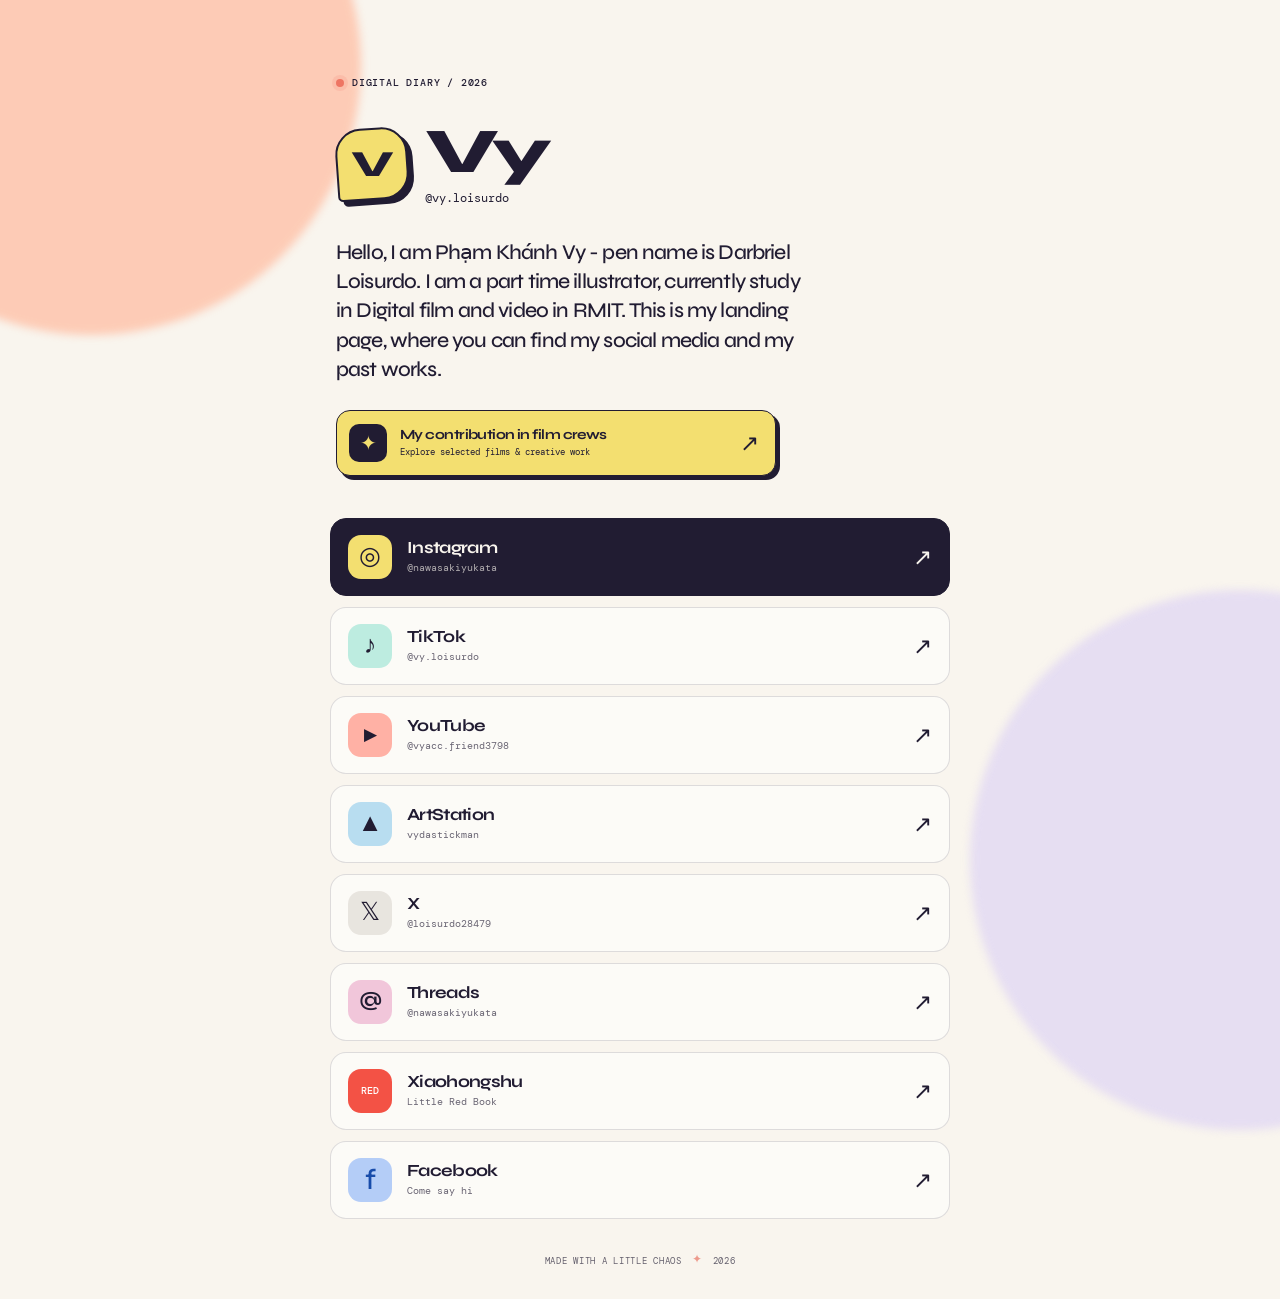
==== index.html @ 5c8512e5 "Add social landing page" ====
<!doctype html>
<html lang="en">
  <head>
    <meta charset="UTF-8" />
    <meta name="viewport" content="width=device-width, initial-scale=1.0" />
    <meta name="description" content="Find Vy across social media, art, and video." />
    <title>Vy — everywhere</title>
    <link rel="preconnect" href="https://fonts.googleapis.com" />
    <link rel="preconnect" href="https://fonts.gstatic.com" crossorigin />
    <link href="https://fonts.googleapis.com/css2?family=DM+Mono:wght@400;500&family=Syne:wght@500;600;700;800&display=swap" rel="stylesheet" />
    <link rel="stylesheet" href="styles.css" />
  </head>
  <body>
    <main class="page-shell">
      <header class="hero">
        <p class="eyebrow"><span></span> DIGITAL DIARY / 2026</p>
        <div class="identity">
          <div class="avatar" aria-hidden="true"><span>V</span></div>
          <div>
            <h1>Vy</h1>
            <p class="handle">@vy.loisurdo</p>
          </div>
        </div>
        <p class="intro">Hello, I am Phạm Khánh Vy - pen name is Darbriel Loisurdo. I am a part time illustrator, currently study in Digital film and video in RMIT. This is my landing page, where you can find my social media and my past works. 
   </p>
        <a class="works-callout" href="works.html">
          <span class="works-callout-icon">✦</span>
          <span><strong>My contribution in film crews</strong><small>Explore selected films &amp; creative work</small></span>
          <span class="arrow" aria-hidden="true">↗</span>
        </a>
      </header>

      <nav class="social-links" aria-label="Social media links">
        <a class="social-card featured" href="https://www.instagram.com/nawasakiyukata/" target="_blank" rel="noreferrer">
          <span class="platform-mark">◎</span>
          <span class="card-copy"><strong>Instagram</strong><small>@nawasakiyukata</small></span>
          <span class="arrow" aria-hidden="true">↗</span>
        </a>
        <a class="social-card" href="https://www.tiktok.com/@vy.loisurdo" target="_blank" rel="noreferrer">
          <span class="platform-mark tiktok">♪</span>
          <span class="card-copy"><strong>TikTok</strong><small>@vy.loisurdo</small></span>
          <span class="arrow" aria-hidden="true">↗</span>
        </a>
        <a class="social-card" href="https://www.youtube.com/@vyacc.friend3798" target="_blank" rel="noreferrer">
          <span class="platform-mark youtube">▶</span>
          <span class="card-copy"><strong>YouTube</strong><small>@vyacc.friend3798</small></span>
          <span class="arrow" aria-hidden="true">↗</span>
        </a>
        <a class="social-card" href="https://www.artstation.com/vydastickman" target="_blank" rel="noreferrer">
          <span class="platform-mark artstation">▲</span>
          <span class="card-copy"><strong>ArtStation</strong><small>vydastickman</small></span>
          <span class="arrow" aria-hidden="true">↗</span>
        </a>
        <a class="social-card" href="https://x.com/loisurdo28479" target="_blank" rel="noreferrer">
          <span class="platform-mark x">𝕏</span>
          <span class="card-copy"><strong>X</strong><small>@loisurdo28479</small></span>
          <span class="arrow" aria-hidden="true">↗</span>
        </a>
        <a class="social-card" href="https://www.threads.com/@nawasakiyukata" target="_blank" rel="noreferrer">
          <span class="platform-mark threads">@</span>
          <span class="card-copy"><strong>Threads</strong><small>@nawasakiyukata</small></span>
          <span class="arrow" aria-hidden="true">↗</span>
        </a>
        <a class="social-card" href="https://xhslink.cn/m/7GwjzB96uU9" target="_blank" rel="noreferrer">
          <span class="platform-mark xhs">RED</span>
          <span class="card-copy"><strong>Xiaohongshu</strong><small>Little Red Book</small></span>
          <span class="arrow" aria-hidden="true">↗</span>
        </a>
        <a class="social-card" href="https://www.facebook.com/profile.php?id=100090087514936" target="_blank" rel="noreferrer">
          <span class="platform-mark facebook">f</span>
          <span class="card-copy"><strong>Facebook</strong><small>Come say hi</small></span>
          <span class="arrow" aria-hidden="true">↗</span>
        </a>
      </nav>

      <footer>
        <span>MADE WITH A LITTLE CHAOS</span>
        <span class="spark">✦</span>
        <span id="year"></span>
      </footer>
    </main>
    <script>document.getElementById('year').textContent = new Date().getFullYear();</script>
  </body>
</html>
---- styles.css ----
:root {
  --ink: #211c32;
  --paper: #f9f5ee;
  --lilac: #ded4f4;
  --peach: #ffba9e;
  --line: rgba(33, 28, 50, 0.14);
}

* { box-sizing: border-box; }

body {
  min-width: 320px;
  min-height: 100vh;
  margin: 0;
  color: var(--ink);
  background: var(--paper);
  font-family: "DM Mono", monospace;
}

body::before, body::after {
  content: "";
  position: fixed;
  z-index: -1;
  width: min(45vw, 540px);
  aspect-ratio: 1;
  border-radius: 50%;
  filter: blur(4px);
  opacity: .7;
}

body::before { top: -16vw; left: -14vw; background: var(--peach); }
body::after { right: -18vw; bottom: -18vw; background: var(--lilac); }

.page-shell {
  width: min(100% - 40px, 620px);
  margin: 0 auto;
  padding: 76px 0 32px;
}

.hero { padding: 0 6px 42px; }

.eyebrow {
  display: flex;
  align-items: center;
  gap: 8px;
  margin: 0 0 34px;
  font-size: 10px;
  font-weight: 500;
  letter-spacing: .08em;
}

.eyebrow span { width: 8px; height: 8px; border-radius: 50%; background: #ee7563; box-shadow: 0 0 0 4px rgba(238, 117, 99, .15); }

.identity { display: flex; align-items: center; gap: 17px; }

.avatar {
  display: grid;
  width: 72px;
  height: 72px;
  place-items: center;
  border: 2px solid var(--ink);
  border-radius: 26px 26px 26px 5px;
  background: #f3df70;
  box-shadow: 5px 5px 0 var(--ink);
  transform: rotate(-4deg);
}

.avatar span { font-family: "Syne", sans-serif; font-size: 37px; font-weight: 800; transform: rotate(4deg); }
h1 { margin: 0; font: 800 clamp(46px, 10vw, 64px)/.9 "Syne", sans-serif; letter-spacing: -.075em; }
.handle { margin: 9px 0 0; font-size: 12px; }
.intro { max-width: 475px; margin: 32px 0 0; font: 500 clamp(17px, 3.8vw, 21px)/1.4 "Syne", sans-serif; letter-spacing: -.04em; }

.social-links { display: grid; gap: 11px; }
.social-card {
  display: flex;
  align-items: center;
  gap: 15px;
  min-height: 78px;
  padding: 13px 17px;
  color: inherit;
  border: 1.5px solid var(--line);
  border-radius: 16px;
  background: rgba(255, 255, 255, .55);
  text-decoration: none;
  transition: transform .2s ease, background .2s ease, box-shadow .2s ease;
}

.social-card:hover, .social-card:focus-visible { outline: none; transform: translateY(-3px) rotate(-.25deg); border-color: var(--ink); background: #fff; box-shadow: 4px 5px 0 var(--ink); }
.social-card.featured { border-color: var(--ink); background: var(--ink); color: var(--paper); }
.social-card.featured:hover, .social-card.featured:focus-visible { background: #322a4a; }

.platform-mark { display: grid; flex: 0 0 44px; width: 44px; height: 44px; place-items: center; border-radius: 13px; background: var(--lilac); color: var(--ink); font: 500 25px/1 "Syne", sans-serif; }
.featured .platform-mark { background: #f3df70; }
.tiktok { background: #bdece0; }.youtube { background: #ffb1a5; font-size: 17px; }.artstation { background: #b8ddf0; }.x { background: #e8e5df; }.threads { background: #f1c6da; }.xhs { background: #f35245; color: white; font: 500 10px/1 "DM Mono", monospace; }.facebook { background: #b4cdf7; color: #174caa; font-size: 29px; }
.card-copy { display: grid; gap: 5px; }
.card-copy strong { font: 700 17px/1 "Syne", sans-serif; letter-spacing: -.04em; }
.card-copy small { font-size: 10px; opacity: .67; }
.arrow { margin-left: auto; font-size: 23px; transition: transform .2s ease; }
.social-card:hover .arrow { transform: translate(2px, -2px); }

footer { display: flex; justify-content: center; gap: 10px; padding: 36px 0 0; font-size: 9px; letter-spacing: .08em; opacity: .68; }
.spark { color: #e86f5d; font-size: 12px; line-height: .7; }

.works-callout { display: flex; align-items: center; gap: 13px; max-width: 440px; margin-top: 25px; padding: 13px 16px 13px 12px; color: inherit; border: 1.5px solid var(--ink); border-radius: 14px; background: #f3df70; box-shadow: 4px 4px 0 var(--ink); text-decoration: none; transition: transform .2s ease, box-shadow .2s ease; }
.works-callout:hover, .works-callout:focus-visible { outline: none; transform: translate(2px, 2px); box-shadow: 1px 1px 0 var(--ink); }
.works-callout-icon { display: grid; flex: 0 0 38px; width: 38px; height: 38px; place-items: center; border-radius: 10px; background: var(--ink); color: #f3df70; font-size: 20px; }
.works-callout strong, .works-callout small { display: block; }.works-callout strong { font: 700 14px/1.1 "Syne", sans-serif; letter-spacing: -.04em; }.works-callout small { margin-top: 4px; font-size: 9px; }

.works-page { padding-top: 45px; }.works-hero { padding: 0 6px 43px; }.back-link { display: inline-block; margin-bottom: 47px; color: inherit; font-size: 10px; text-decoration: none; }.back-link:hover, .back-link:focus-visible { outline: none; text-decoration: underline; text-underline-offset: 4px; }.works-hero .eyebrow { margin-bottom: 20px; }.works-hero h1 { font-size: clamp(38px, 9vw, 58px); line-height: .98; }.works-hero h1 em { color: #e76f5d; font-style: normal; }.works-hero > p:last-child { max-width: 455px; margin: 22px 0 0; font: 500 15px/1.5 "Syne", sans-serif; letter-spacing: -.035em; }
.projects { display: grid; gap: 14px; }.project-card { min-height: 230px; padding: 25px; border: 1.5px solid var(--ink); border-radius: 19px; box-shadow: 5px 5px 0 var(--ink); }.project-lilac { background: var(--lilac); }.project-yellow { background: #f3df70; }.project-peach { background: var(--peach); }.project-blue { background: #b8ddf0; }.project-number { margin: 0 0 29px; font-size: 9px; font-weight: 500; letter-spacing: .08em; }.project-card h2 { margin: 0; font: 700 clamp(29px, 7vw, 41px)/.95 "Syne", sans-serif; letter-spacing: -.07em; }.roles { max-width: 420px; margin: 17px 0 26px; font-size: 11px; line-height: 1.65; }.project-link { display: inline-flex; gap: 9px; align-items: center; padding-bottom: 3px; color: inherit; border-bottom: 1.5px solid currentColor; font: 700 12px/1 "Syne", sans-serif; text-decoration: none; }.project-link:hover, .project-link:focus-visible { outline: none; opacity: .65; }.project-link span { font-size: 18px; }.video-project { padding-bottom: 26px; }.video-project .roles { margin-bottom: 17px; }.video-project video { display: block; width: 100%; max-height: 370px; border: 1.5px solid var(--ink); border-radius: 10px; background: var(--ink); }

@media (max-width: 460px) {
  .page-shell { width: min(100% - 28px, 620px); padding-top: 48px; }
  .hero { padding-bottom: 31px; }
  .eyebrow { margin-bottom: 27px; }
  .social-card { min-height: 72px; padding: 12px 14px; }
  .platform-mark { flex-basis: 40px; width: 40px; height: 40px; }
  footer { gap: 7px; font-size: 8px; }
  .project-card { min-height: 210px; padding: 21px; }
  .project-number { margin-bottom: 24px; }
}
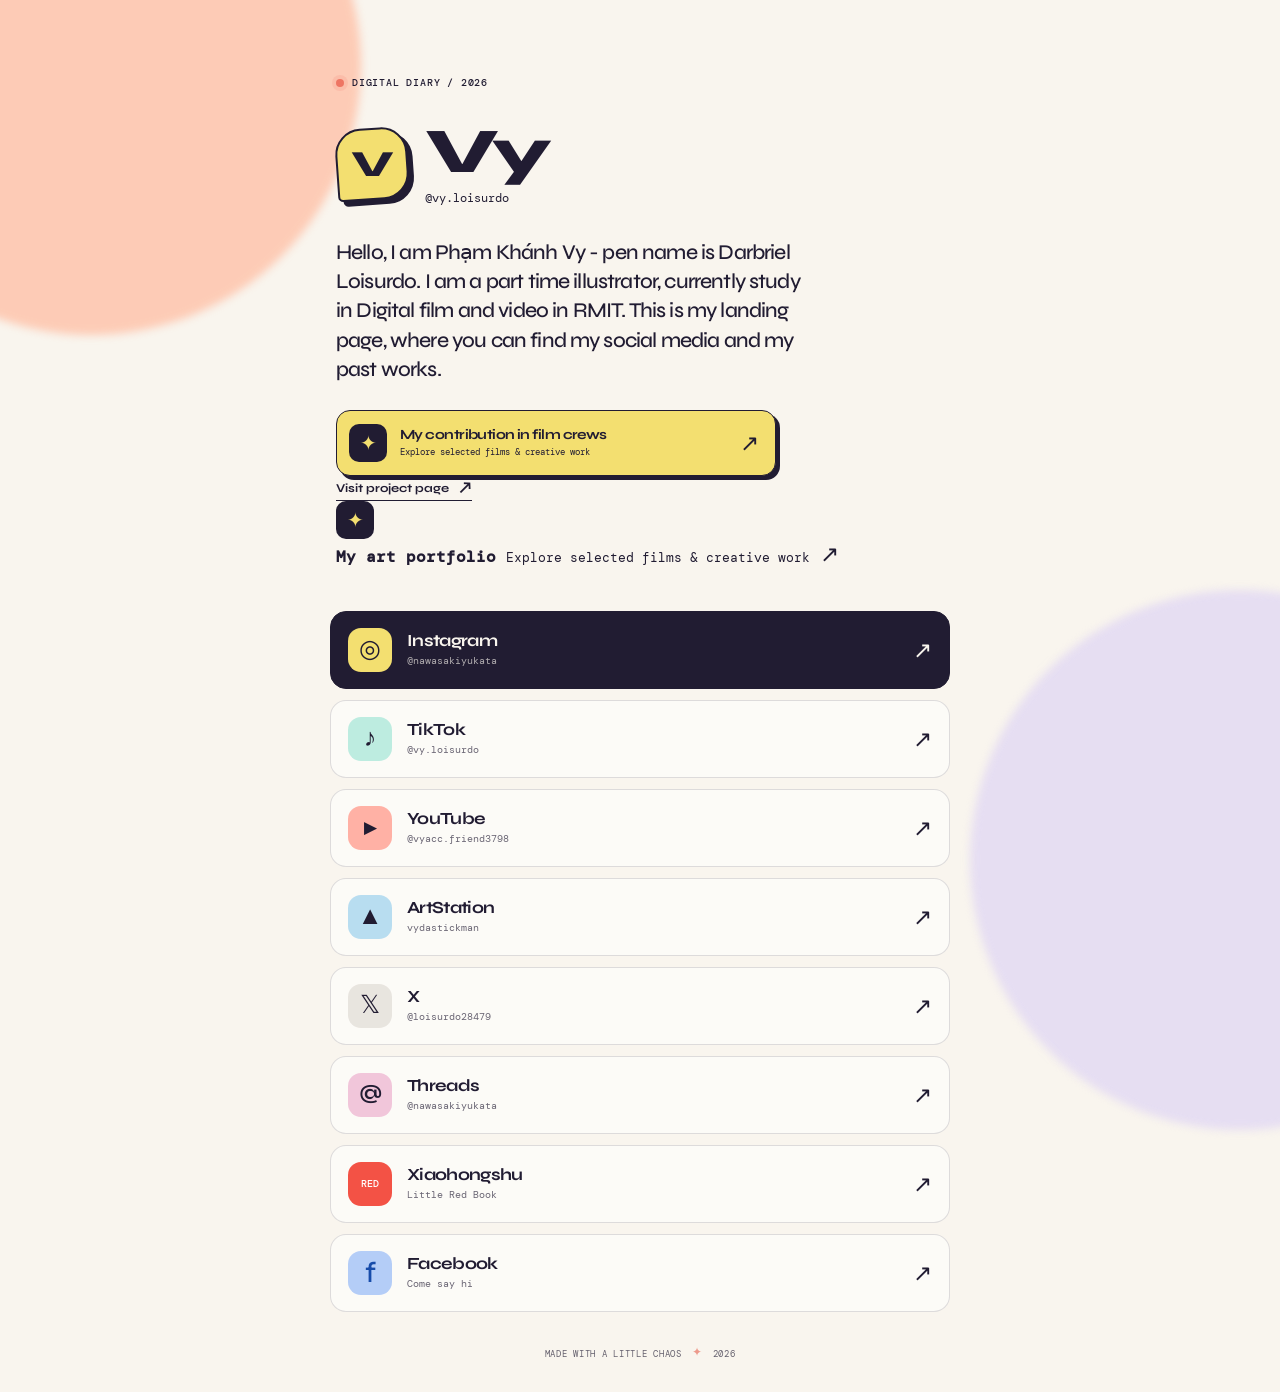
==== commit bc5676ac: "Update index.html" ====
--- a/index.html
+++ b/index.html
@@ -26,6 +26,11 @@
         <a class="works-callout" href="works.html">
           <span class="works-callout-icon">✦</span>
           <span><strong>My contribution in film crews</strong><small>Explore selected films &amp; creative work</small></span>
+          <span class="arrow" aria-hidden="true">↗</span>
+        </a>
+                <a class="project-link" href="https://www.canva.com/design/DAHXzwJhgow/IKMVlRQyhYVP3Wuj3EwFpw/edit?ui=e30" target="_blank" rel="noreferrer">Visit project page <span>↗</span></a>
+          <span class="works-callout-icon">✦</span>
+          <span><strong>My art portfolio </strong><small>Explore selected films &amp; creative work</small></span>
           <span class="arrow" aria-hidden="true">↗</span>
         </a>
       </header>
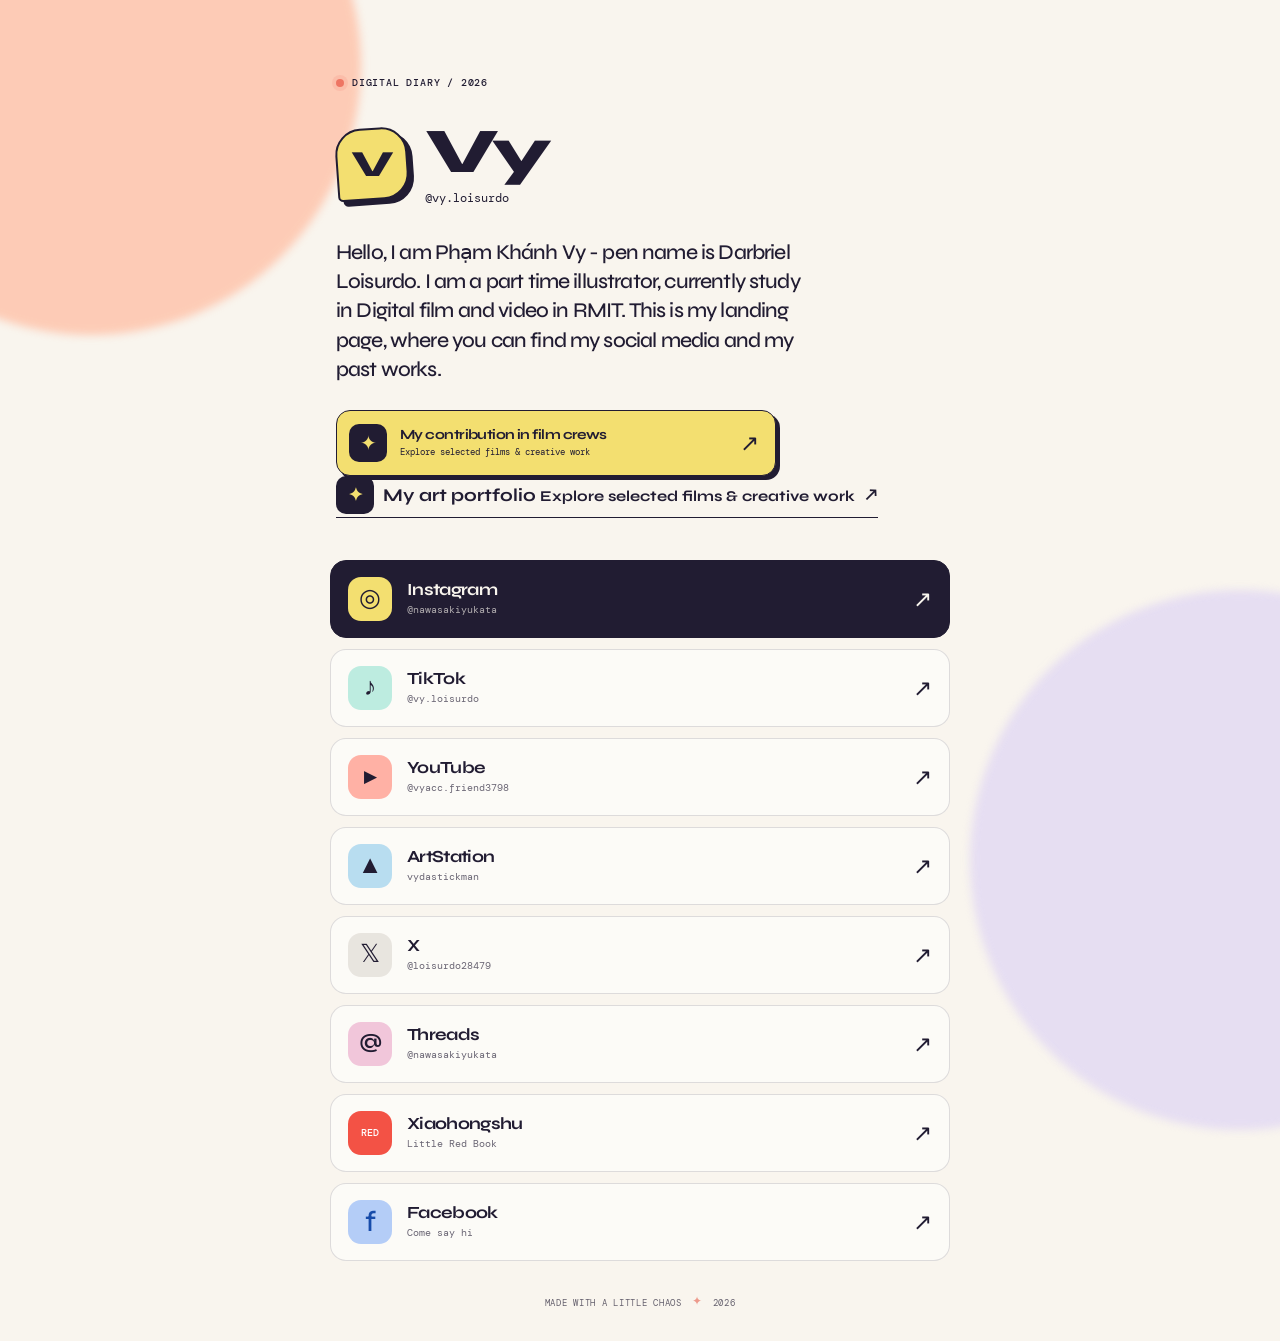
==== commit 4492f889: "Update index.html" ====
--- a/index.html
+++ b/index.html
@@ -28,7 +28,7 @@
           <span><strong>My contribution in film crews</strong><small>Explore selected films &amp; creative work</small></span>
           <span class="arrow" aria-hidden="true">↗</span>
         </a>
-                <a class="project-link" href="https://www.canva.com/design/DAHXzwJhgow/IKMVlRQyhYVP3Wuj3EwFpw/edit?ui=e30" target="_blank" rel="noreferrer">Visit project page <span>↗</span></a>
+                <a class="project-link" href="https://www.canva.com/design/DAHXzwJhgow/IKMVlRQyhYVP3Wuj3EwFpw/edit?ui=e30">
           <span class="works-callout-icon">✦</span>
           <span><strong>My art portfolio </strong><small>Explore selected films &amp; creative work</small></span>
           <span class="arrow" aria-hidden="true">↗</span>
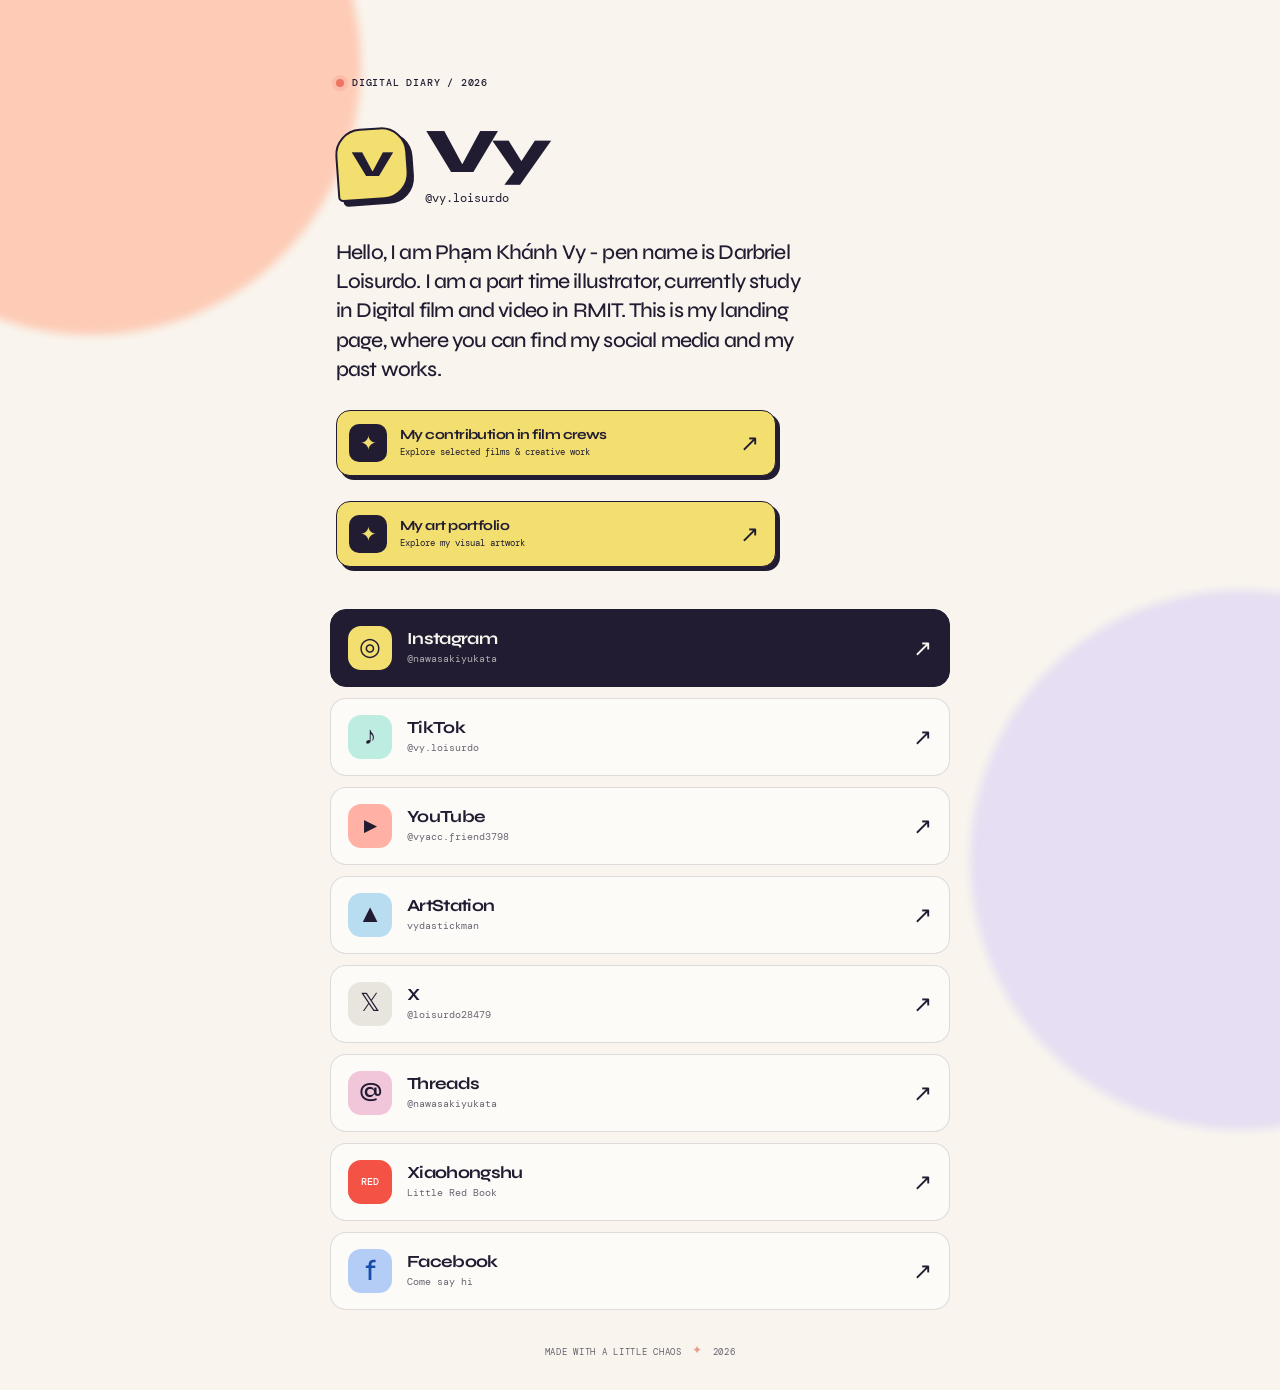
==== commit adce8d10: "Update index.html" ====
--- a/index.html
+++ b/index.html
@@ -28,11 +28,14 @@
           <span><strong>My contribution in film crews</strong><small>Explore selected films &amp; creative work</small></span>
           <span class="arrow" aria-hidden="true">↗</span>
         </a>
-                <a class="project-link" href="https://www.canva.com/design/DAHXzwJhgow/IKMVlRQyhYVP3Wuj3EwFpw/edit?ui=e30">
-          <span class="works-callout-icon">✦</span>
-          <span><strong>My art portfolio </strong><small>Explore selected films &amp; creative work</small></span>
-          <span class="arrow" aria-hidden="true">↗</span>
-        </a>
+                <a class="works-callout" href="https://www.canva.com/design/DAHXzwJhgow/IKMVlRQyhYVP3Wuj3EwFpw/edit?ui=e30" target="_blank" rel="noreferrer">
+  <span class="works-callout-icon">✦</span>
+  <span>
+    <strong>My art portfolio</strong>
+    <small>Explore my visual artwork</small>
+  </span>
+  <span class="arrow" aria-hidden="true">↗</span>
+</a>
       </header>
 
       <nav class="social-links" aria-label="Social media links">
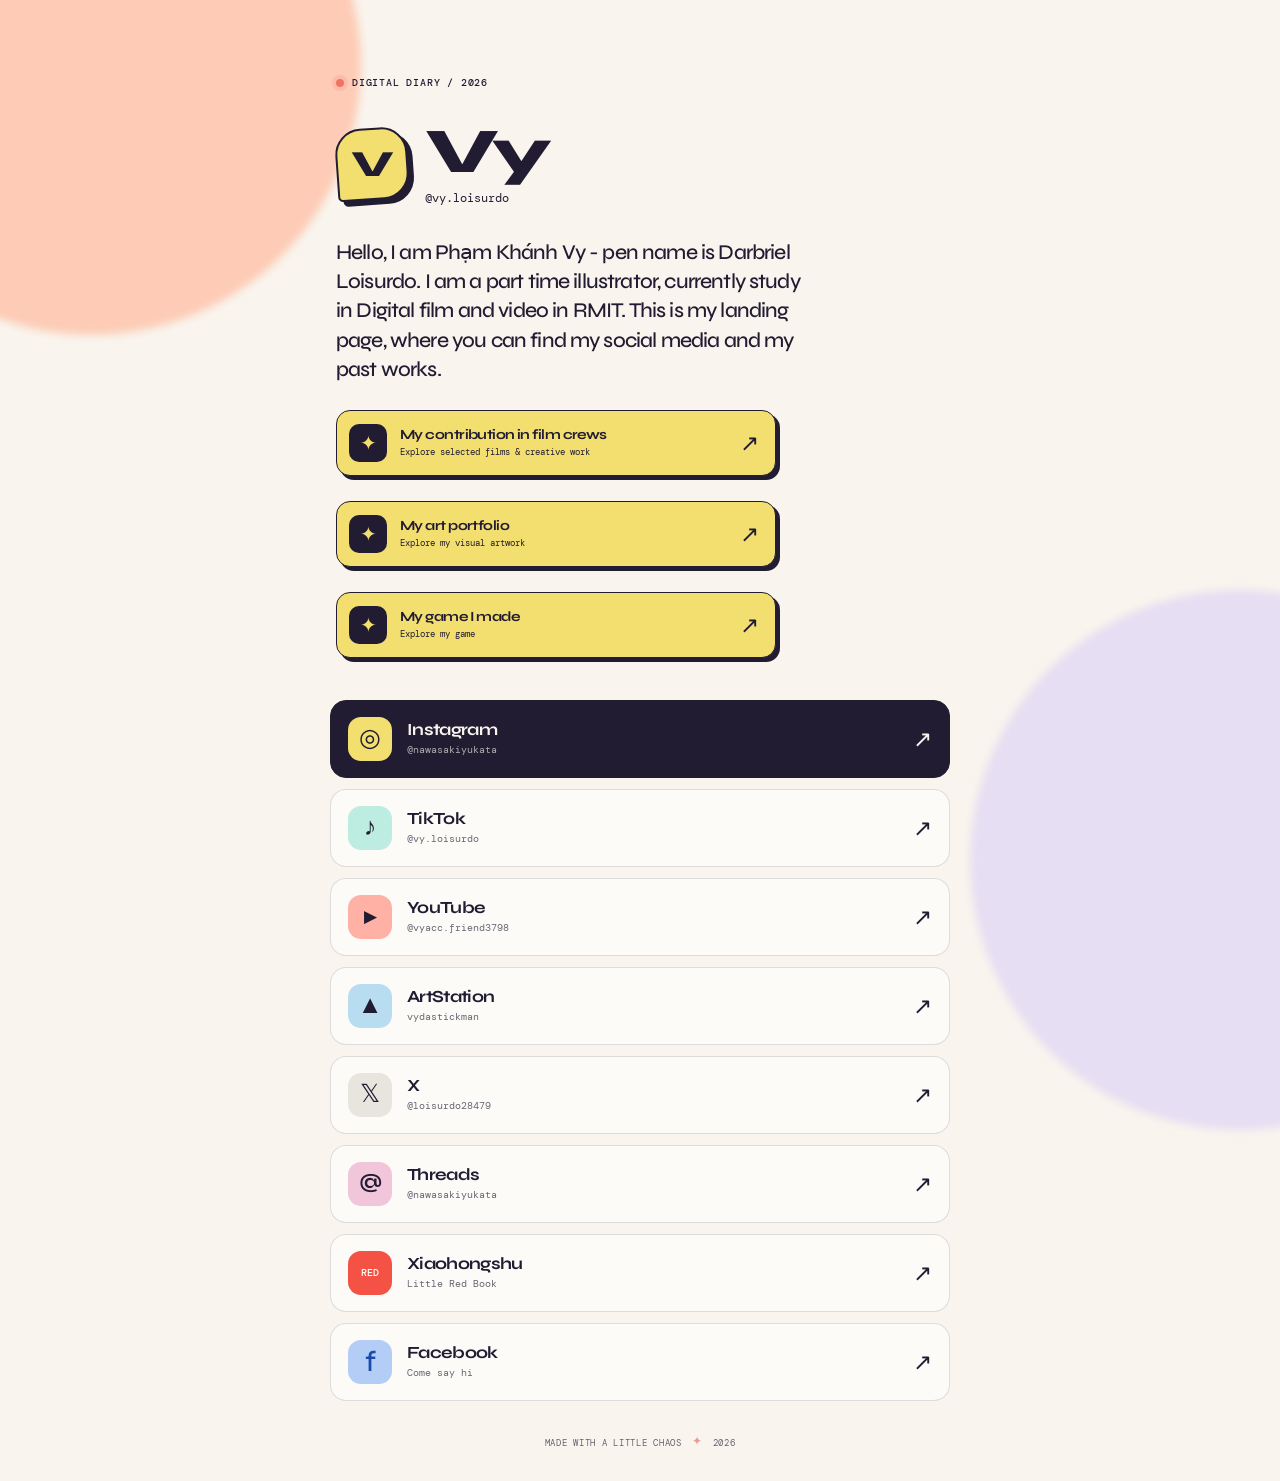
==== commit ec6bf869: "Update index.html" ====
--- a/index.html
+++ b/index.html
@@ -28,11 +28,20 @@
           <span><strong>My contribution in film crews</strong><small>Explore selected films &amp; creative work</small></span>
           <span class="arrow" aria-hidden="true">↗</span>
         </a>
-                <a class="works-callout" href="https://www.canva.com/design/DAHXzwJhgow/IKMVlRQyhYVP3Wuj3EwFpw/edit?ui=e30" target="_blank" rel="noreferrer">
+                <a class="works-callout" href="https://gd.games/kazumakiryu/in-my-restless-dream" target="_blank" rel="noreferrer">
   <span class="works-callout-icon">✦</span>
   <span>
     <strong>My art portfolio</strong>
     <small>Explore my visual artwork</small>
+  </span>
+  <span class="arrow" aria-hidden="true">↗</span>
+</a>
+
+                        <a class="works-callout" href="https://www.canva.com/design/DAHXzwJhgow/IKMVlRQyhYVP3Wuj3EwFpw/edit?ui=e30" target="_blank" rel="noreferrer">
+  <span class="works-callout-icon">✦</span>
+  <span>
+    <strong>My game I made</strong>
+    <small>Explore my game</small>
   </span>
   <span class="arrow" aria-hidden="true">↗</span>
 </a>
